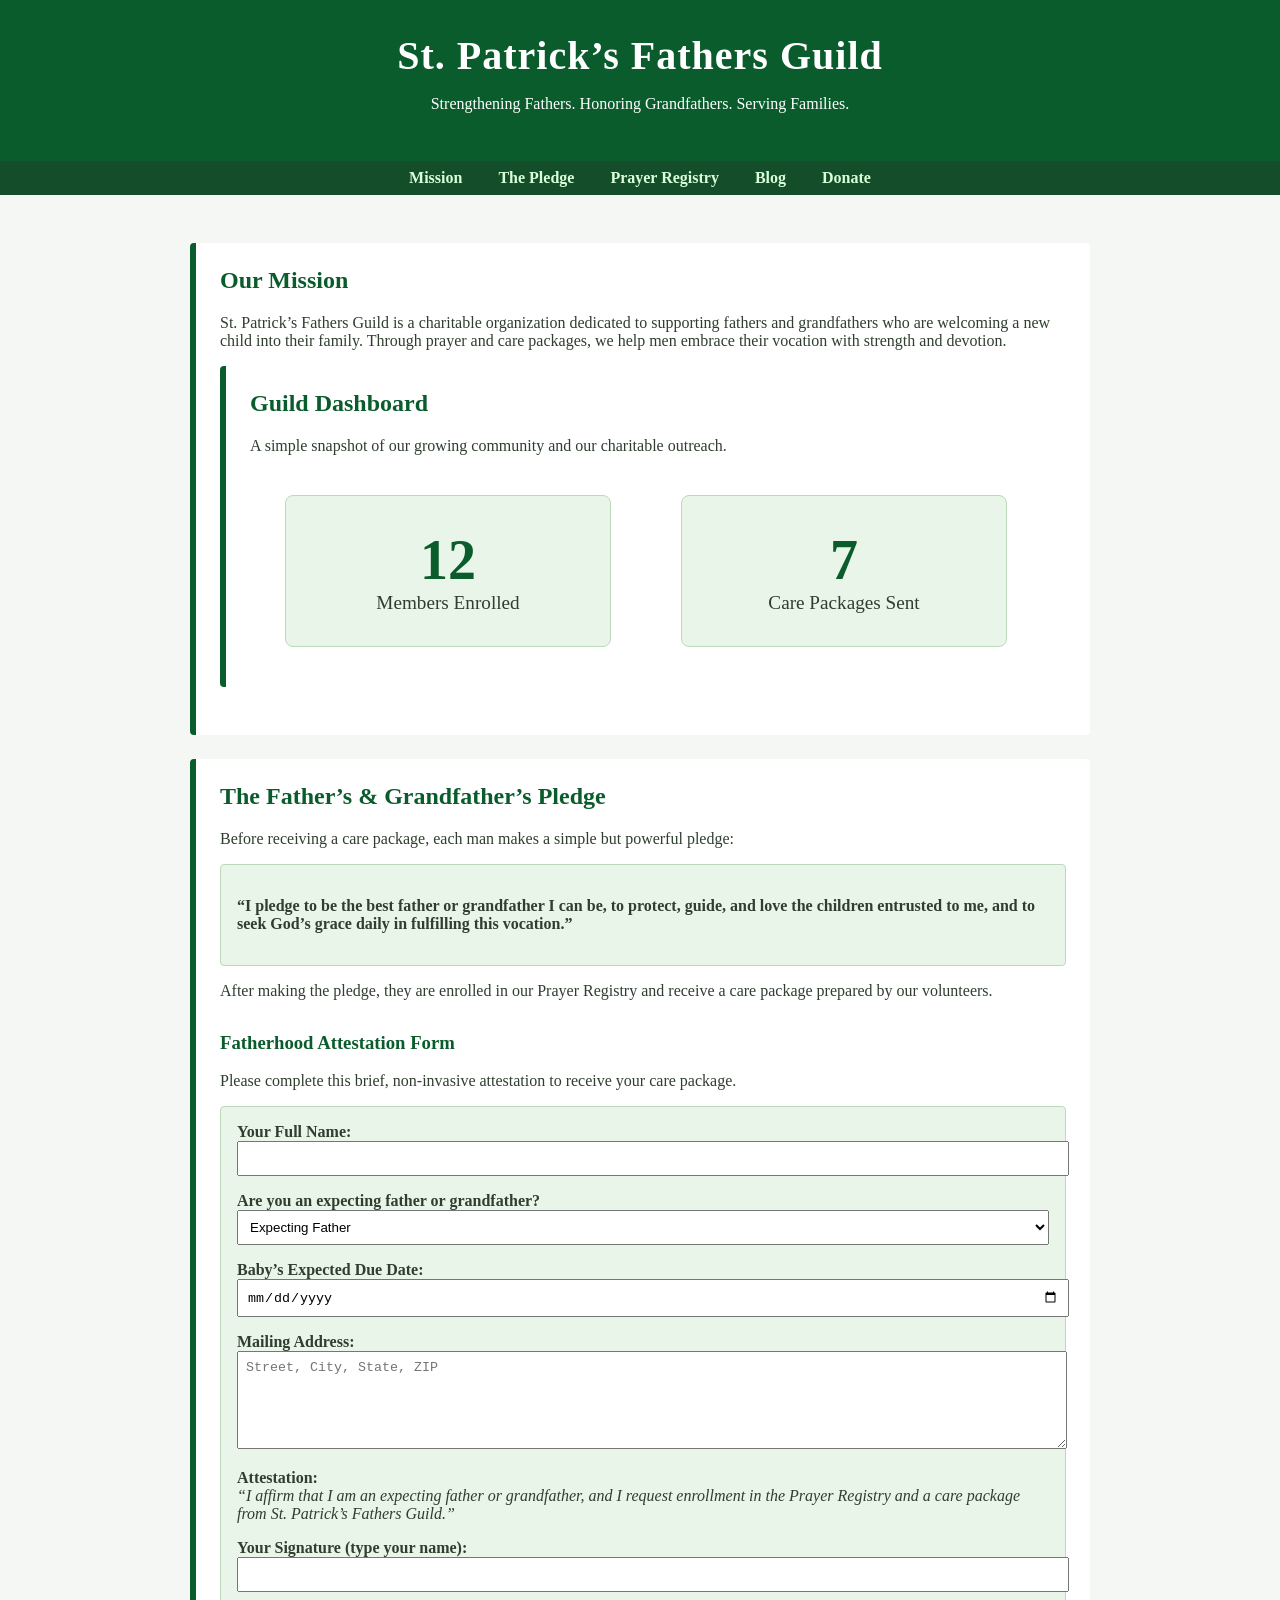
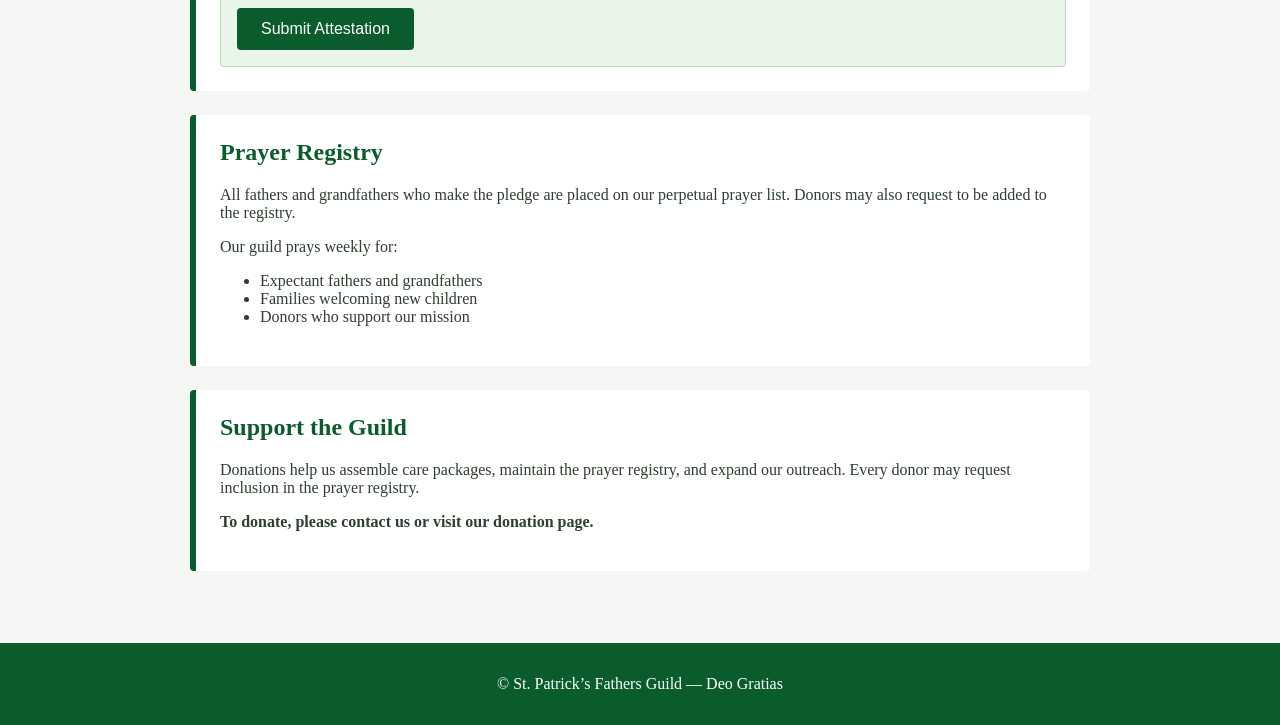
==== index.html @ 18e63fa1 "_" ====
<!DOCTYPE html>
<html lang="en">
<head>
<meta charset="UTF-8">
<title>St. Patrick’s Fathers Guild</title>
<style>
    body {
        font-family: "Georgia", serif;
        background: #f4f7f4;
        margin: 0;
        color: #2f3e2f;
    }
    header {
        background: #0b5c2c;
        color: white;
        padding: 2rem;
        text-align: center;
    }
    header h1 {
        margin: 0;
        font-size: 2.5rem;
        letter-spacing: 1px;
    }
    nav {
        background: #144d2a;
        padding: 0.5rem;
        text-align: center;
    }
    nav a {
        color: #d8ffd8;
        margin: 0 1rem;
        text-decoration: none;
        font-weight: bold;
    }
    .container {
        max-width: 900px;
        margin: 2rem auto;
        padding: 1rem;
    }
    .section {
        background: white;
        padding: 1.5rem;
        margin-bottom: 1.5rem;
        border-left: 6px solid #0b5c2c;
        border-radius: 4px;
    }
    h2 {
        margin-top: 0;
        color: #0b5c2c;
    }
    .pledge-box {
        background: #e8f5e8;
        padding: 1rem;
        border: 1px solid #bcd9bc;
        border-radius: 4px;
        margin-top: 1rem;
    }
    footer {
        background: #0b5c2c;
        color: white;
        text-align: center;
        padding: 1rem;
        margin-top: 2rem;
    }
</style>
</head>

<body>

<header>
    <h1>St. Patrick’s Fathers Guild</h1>
    <p>Strengthening Fathers. Honoring Grandfathers. Serving Families.</p>
</header>

<nav>
    <a href="#mission">Mission</a>
    <a href="#pledge">The Pledge</a>
    <a href="#registry">Prayer Registry</a>
    <a href="blog.html">Blog</a>
    <a href="#donate">Donate</a>
</nav>

<div class="container">

    <div id="mission" class="section">
        <h2>Our Mission</h2>
        <p>
            St. Patrick’s Fathers Guild is a charitable organization dedicated to supporting 
            fathers and grandfathers who are welcoming a new child into their family. 
            Through prayer and care packages, we help men embrace their 
            vocation with strength and devotion.
        </p>
        <div id="dashboard" class="section">
    <h2>Guild Dashboard</h2>
    <p>A simple snapshot of our growing community and our charitable outreach.</p>

    <div style="display:flex; justify-content:space-around; flex-wrap:wrap; margin-top:1.5rem;">

        <div style="
            background:#e8f5e8;
            padding:2rem;
            border:1px solid #bcd9bc;
            border-radius:8px;
            width:260px;
            text-align:center;
            margin:1rem;
        ">
            <div style="font-size:3.5rem; font-weight:bold; color:#0b5c2c;" id="memberCount">
                12
            </div>
            <div style="font-size:1.2rem; color:#2f3e2f;">
                Members Enrolled
            </div>
        </div>

        <div style="
            background:#e8f5e8;
            padding:2rem;
            border:1px solid #bcd9bc;
            border-radius:8px;
            width:260px;
            text-align:center;
            margin:1rem;
        ">
            <div style="font-size:3.5rem; font-weight:bold; color:#0b5c2c;" id="packageCount">
                7
            </div>
            <div style="font-size:1.2rem; color:#2f3e2f;">
                Care Packages Sent
            </div>
        </div>

    </div>
</div>

    </div>

    <div id="pledge" class="section">
        <h2>The Father’s & Grandfather’s Pledge</h2>
        <p>
            Before receiving a care package, each man makes a simple but powerful pledge:
        </p>
        <div class="pledge-box">
            <p><strong>“I pledge to be the best father or grandfather I can be, 
            to protect, guide, and love the children entrusted to me,  
            and to seek God’s grace daily in fulfilling this vocation.”</strong></p>
        </div>
        <p>
            After making the pledge, they are enrolled in our Prayer Registry and receive 
            a care package prepared by our volunteers.
        </p>

        <!-- Attestation Form Begins -->
        <h3 style="color:#0b5c2c; margin-top:2rem;">Fatherhood Attestation Form</h3>
        <p>Please complete this brief, non-invasive attestation to receive your care package.</p>

        <form id="attestationForm" action="#" method="POST" 
              style="background:#e8f5e8; padding:1rem; border:1px solid #bcd9bc; border-radius:4px;">

            <label><strong>Your Full Name:</strong></label><br>
            <input type="text" name="father_name" required 
                   style="width:100%; padding:0.5rem; margin-bottom:1rem;"><br>

            <label><strong>Are you an expecting father or grandfather?</strong></label><br>
            <select name="role" required 
                    style="width:100%; padding:0.5rem; margin-bottom:1rem;">
                <option value="father">Expecting Father</option>
                <option value="grandfather">Expecting Grandfather</option>
            </select><br>

            <label><strong>Baby’s Expected Due Date:</strong></label><br>
            <input type="date" name="due_date" required 
                   style="width:100%; padding:0.5rem; margin-bottom:1rem;"><br>

            <label><strong>Mailing Address:</strong></label><br>
            <textarea name="address" required
              style="width:100%; padding:0.5rem; margin-bottom:1rem; height:80px;"
              placeholder="Street, City, State, ZIP"></textarea><br>

            <label><strong>Attestation:</strong></label>
            <p style="font-style:italic; margin-top:0;">
                “I affirm that I am an expecting father or grandfather, and I request enrollment 
                in the Prayer Registry and a care package from St. Patrick’s Fathers Guild.”
            </p>

            <label><strong>Your Signature (type your name):</strong></label><br>
            <input type="text" name="signature" required 
                   style="width:100%; padding:0.5rem; margin-bottom:1rem;"><br>

            <button type="submit" 
                    style="background:#0b5c2c; color:white; padding:0.75rem 1.5rem; border:none; border-radius:4px; font-size:1rem; cursor:pointer;">
                Submit Attestation
            </button>
        </form>
        <!-- Attestation Form Ends -->

    </div>

    <div id="registry" class="section">
        <h2>Prayer Registry</h2>
        <p>
            All fathers and grandfathers who make the pledge are placed on our perpetual 
            prayer list. Donors may also request to be added to the registry.
        </p>
        <p>
            Our guild prays weekly for:
        </p>
        <ul>
            <li>Expectant fathers and grandfathers</li>
            <li>Families welcoming new children</li>
            <li>Donors who support our mission</li>
        </ul>
    </div>

    <div id="donate" class="section">
        <h2>Support the Guild</h2>
        <p>
            Donations help us assemble care packages, maintain the prayer registry, and 
            expand our outreach. Every donor may request inclusion in the prayer registry.
        </p>
        <p><strong>To donate, please contact us or visit our donation page.</strong></p>
    </div>

</div>

<footer>
    <p>© St. Patrick’s Fathers Guild — Deo Gratias</p>
</footer>

<!-- EMAIL SUBMISSION SCRIPT -->
<script>
document.addEventListener("DOMContentLoaded", function () {

    const form = document.querySelector("#attestationForm");

    form.addEventListener("submit", function (e) {
        e.preventDefault();

        const data = {
            father_name: form.father_name.value,
            role: form.role.value,
            due_date: form.due_date.value,
            address: form.address.value,
            signature: form.signature.value
        };
        
        const body = `
Dear St. Patrick’s Fathers Guild,

I affirm that I am an expecting ${data.role} and request enrollment in the Prayer Registry and a care package.

Name: ${data.father_name}
Role: ${data.role}
Baby’s Due Date: ${data.due_date}

Mailing Address:
${data.address}

Pledge:
"I pledge to be the best father or grandfather I can be, to protect, guide, and love the children entrusted to me, and to seek God’s grace daily in fulfilling this vocation."

Signature: ${data.signature}

Deo gratias.
        `;

        const mailtoLink = `mailto:stpatsfathersguild@gmail.com?subject=Fatherhood Attestation – Care Package Request&body=${encodeURIComponent(body)}`;

        window.location.href = mailtoLink;
    });

});
</script>

</body>
</html>
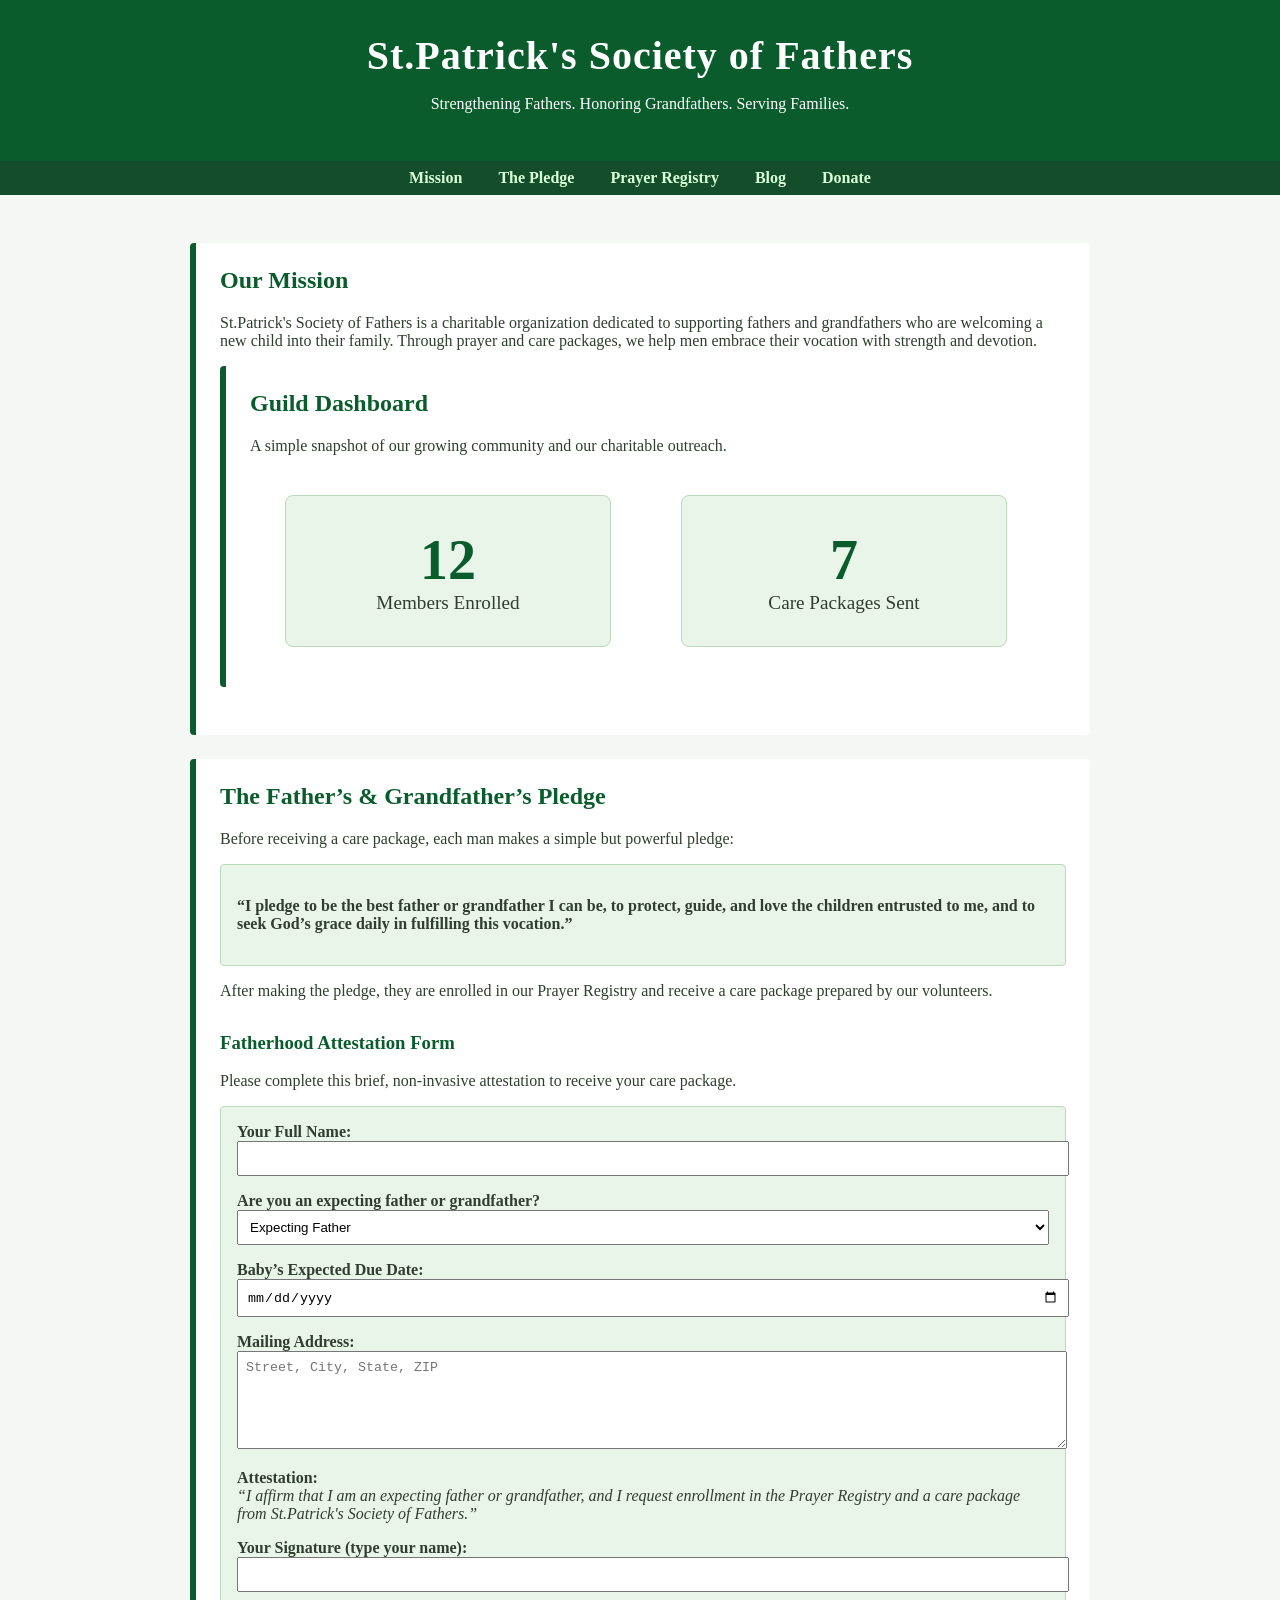
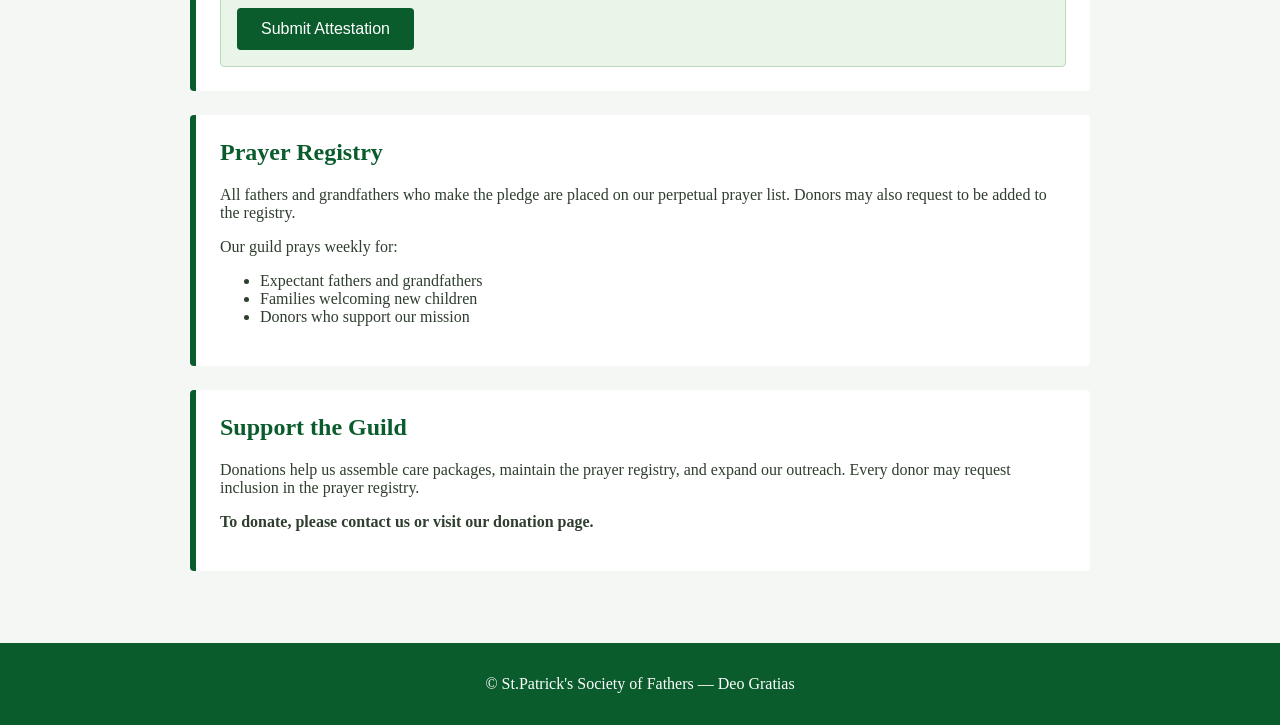
==== commit 5b0e5b06: "name" ====
--- a/index.html
+++ b/index.html
@@ -2,7 +2,7 @@
 <html lang="en">
 <head>
 <meta charset="UTF-8">
-<title>St. Patrick’s Fathers Guild</title>
+<title>St.Patrick's Society of Fathers</title>
 <style>
     body {
         font-family: "Georgia", serif;
@@ -68,7 +68,7 @@
 <body>
 
 <header>
-    <h1>St. Patrick’s Fathers Guild</h1>
+    <h1>St.Patrick's Society of Fathers</h1>
     <p>Strengthening Fathers. Honoring Grandfathers. Serving Families.</p>
 </header>
 
@@ -85,7 +85,7 @@
     <div id="mission" class="section">
         <h2>Our Mission</h2>
         <p>
-            St. Patrick’s Fathers Guild is a charitable organization dedicated to supporting 
+            St.Patrick's Society of Fathers is a charitable organization dedicated to supporting 
             fathers and grandfathers who are welcoming a new child into their family. 
             Through prayer and care packages, we help men embrace their 
             vocation with strength and devotion.
@@ -180,7 +180,7 @@
             <label><strong>Attestation:</strong></label>
             <p style="font-style:italic; margin-top:0;">
                 “I affirm that I am an expecting father or grandfather, and I request enrollment 
-                in the Prayer Registry and a care package from St. Patrick’s Fathers Guild.”
+                in the Prayer Registry and a care package from St.Patrick's Society of Fathers.”
             </p>
 
             <label><strong>Your Signature (type your name):</strong></label><br>
@@ -224,7 +224,7 @@
 </div>
 
 <footer>
-    <p>© St. Patrick’s Fathers Guild — Deo Gratias</p>
+    <p>© St.Patrick's Society of Fathers — Deo Gratias</p>
 </footer>
 
 <!-- EMAIL SUBMISSION SCRIPT -->
@@ -245,7 +245,7 @@
         };
         
         const body = `
-Dear St. Patrick’s Fathers Guild,
+Dear St.Patrick's Society of Fathers,
 
 I affirm that I am an expecting ${data.role} and request enrollment in the Prayer Registry and a care package.
 
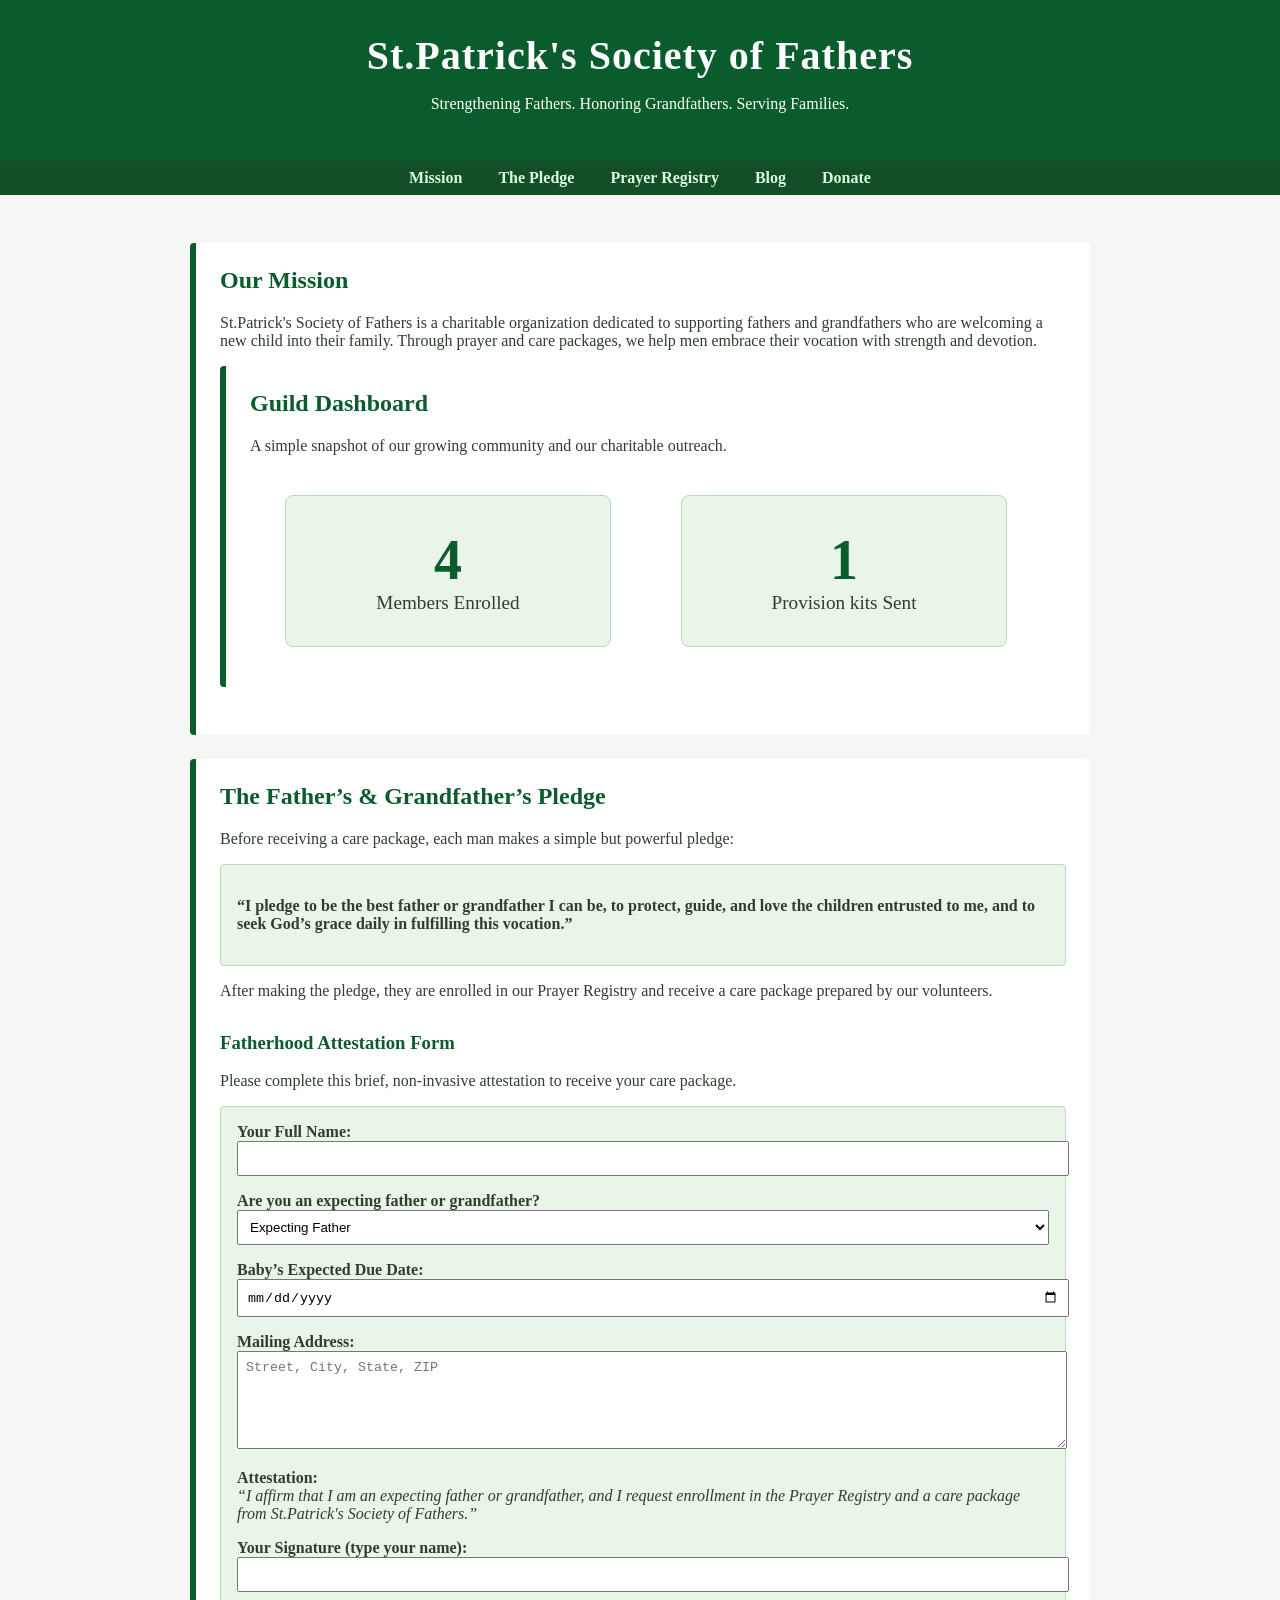
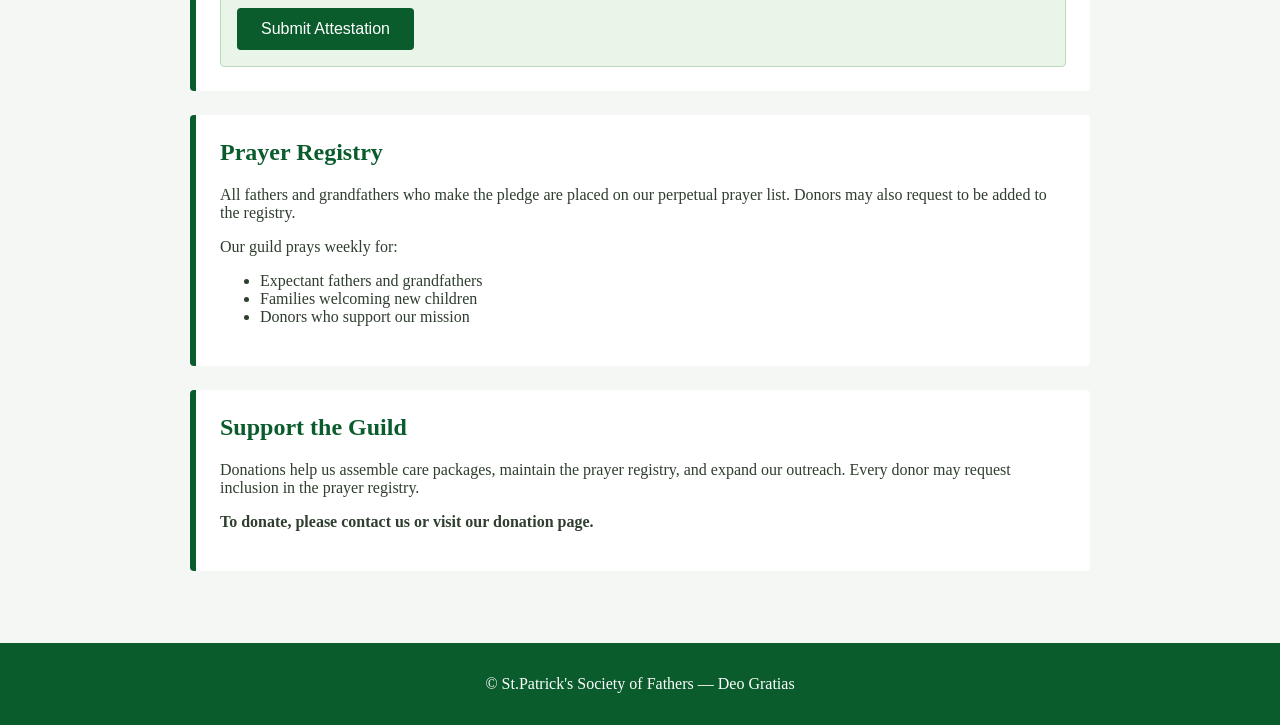
==== commit 78ea6647: "provision" ====
--- a/index.html
+++ b/index.html
@@ -106,7 +106,7 @@
             margin:1rem;
         ">
             <div style="font-size:3.5rem; font-weight:bold; color:#0b5c2c;" id="memberCount">
-                12
+                4
             </div>
             <div style="font-size:1.2rem; color:#2f3e2f;">
                 Members Enrolled
@@ -123,10 +123,10 @@
             margin:1rem;
         ">
             <div style="font-size:3.5rem; font-weight:bold; color:#0b5c2c;" id="packageCount">
-                7
+                1
             </div>
             <div style="font-size:1.2rem; color:#2f3e2f;">
-                Care Packages Sent
+                Provision kits Sent
             </div>
         </div>
 
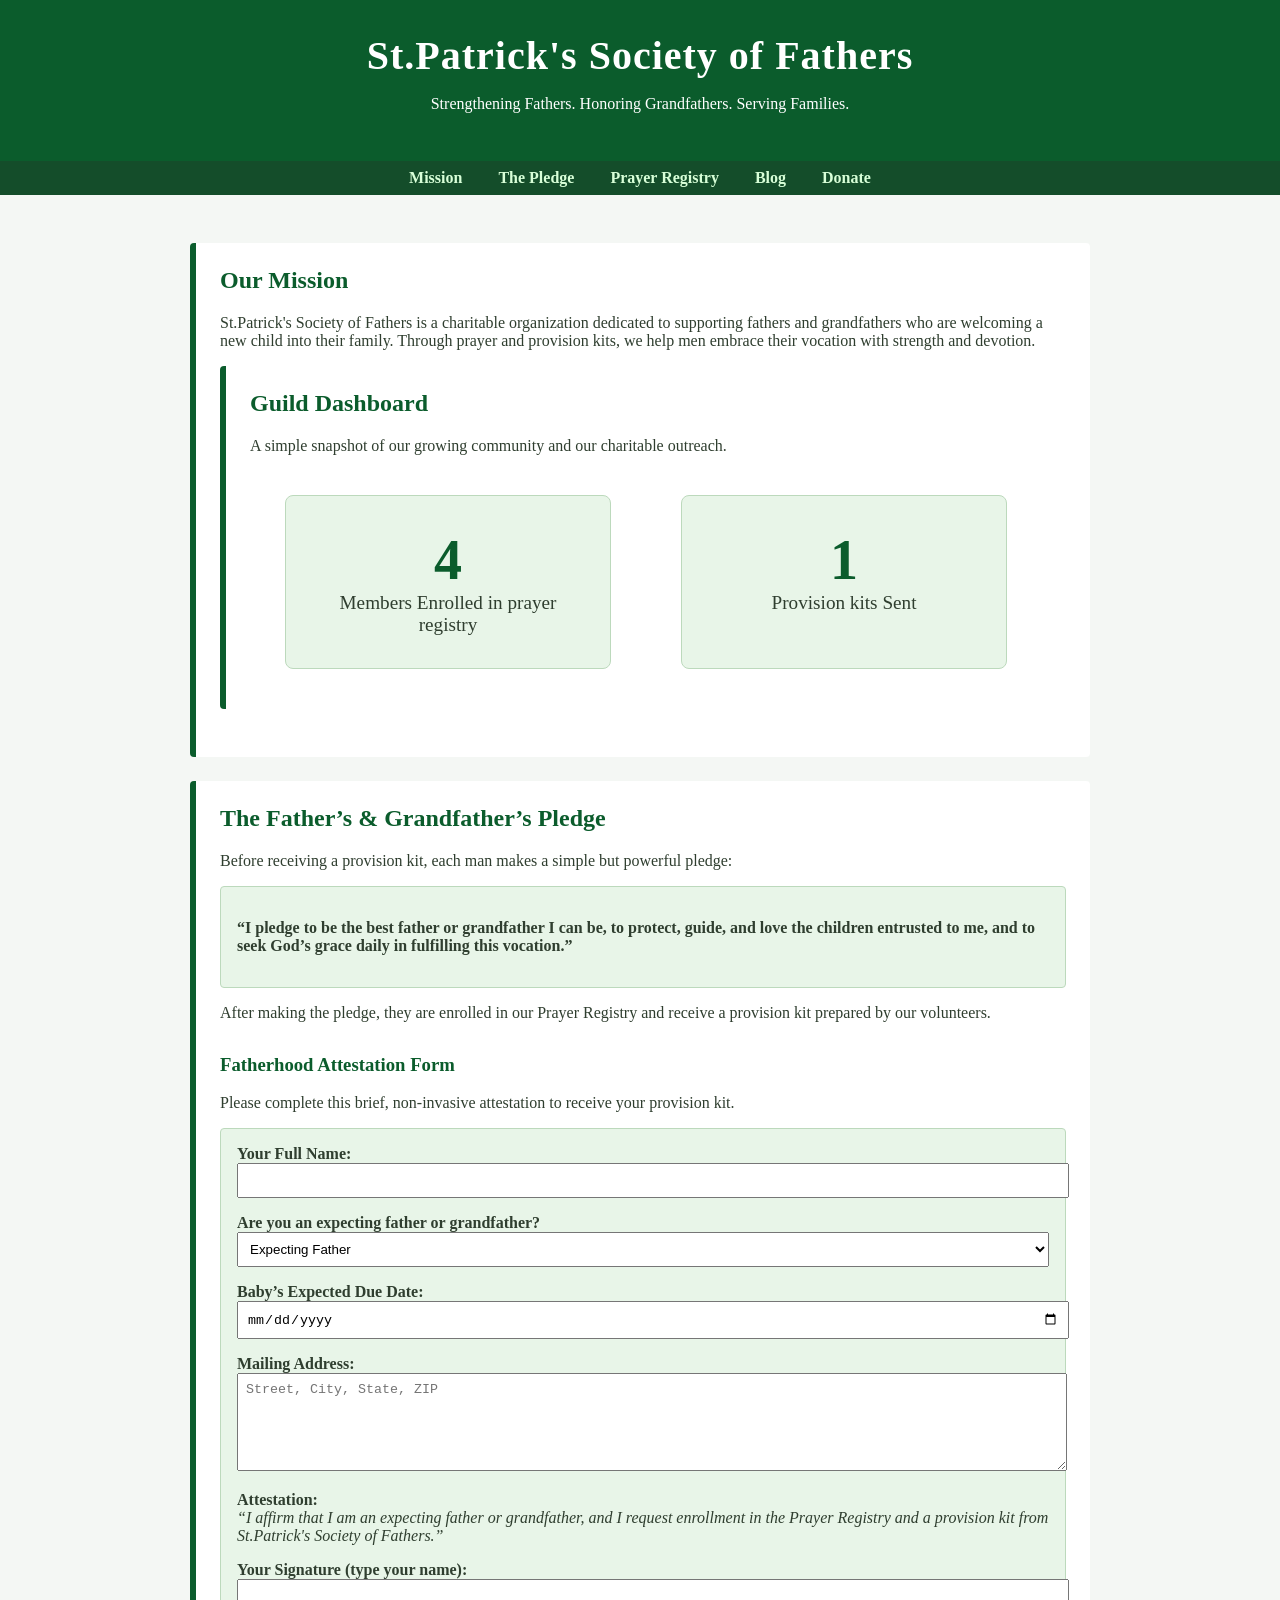
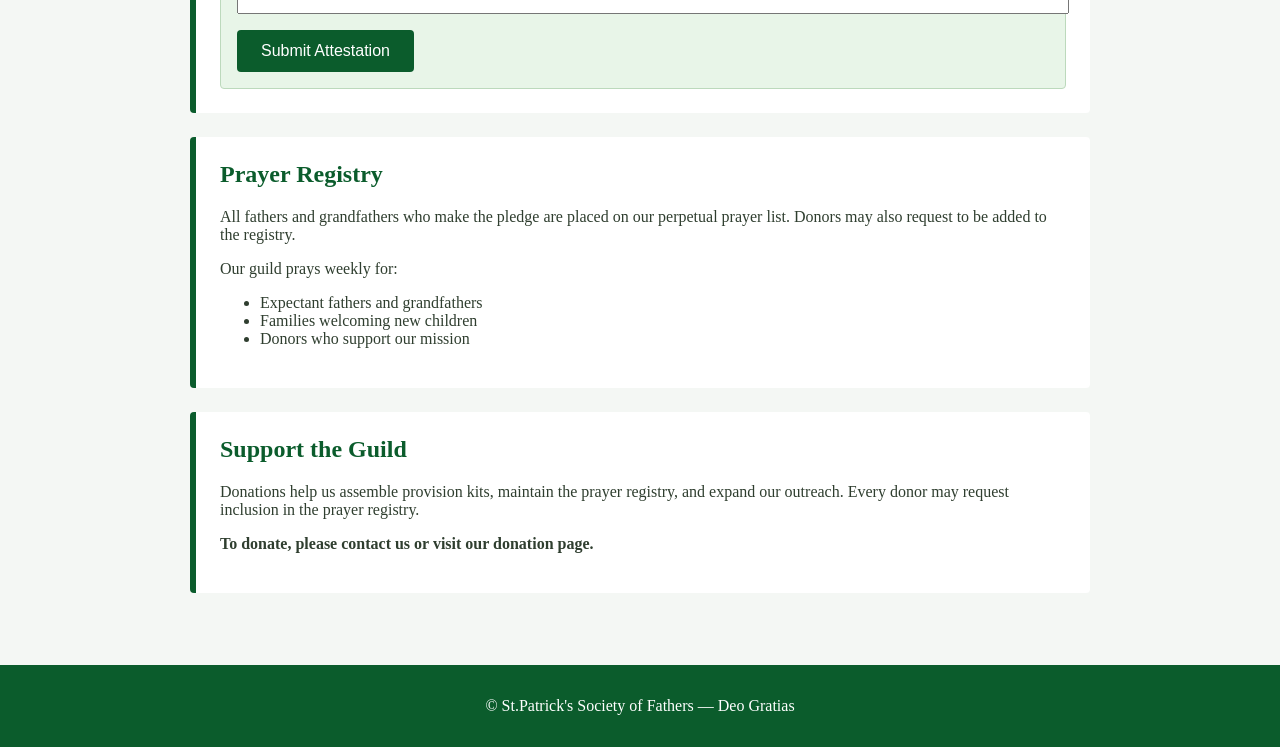
==== commit 622d1fe2: "kits not care" ====
--- a/index.html
+++ b/index.html
@@ -87,7 +87,7 @@
         <p>
             St.Patrick's Society of Fathers is a charitable organization dedicated to supporting 
             fathers and grandfathers who are welcoming a new child into their family. 
-            Through prayer and care packages, we help men embrace their 
+            Through prayer and provision kits, we help men embrace their 
             vocation with strength and devotion.
         </p>
         <div id="dashboard" class="section">
@@ -109,7 +109,7 @@
                 4
             </div>
             <div style="font-size:1.2rem; color:#2f3e2f;">
-                Members Enrolled
+                Members Enrolled in prayer registry
             </div>
         </div>
 
@@ -138,7 +138,7 @@
     <div id="pledge" class="section">
         <h2>The Father’s & Grandfather’s Pledge</h2>
         <p>
-            Before receiving a care package, each man makes a simple but powerful pledge:
+            Before receiving a provision kit, each man makes a simple but powerful pledge:
         </p>
         <div class="pledge-box">
             <p><strong>“I pledge to be the best father or grandfather I can be, 
@@ -147,12 +147,12 @@
         </div>
         <p>
             After making the pledge, they are enrolled in our Prayer Registry and receive 
-            a care package prepared by our volunteers.
+            a provision kit prepared by our volunteers.
         </p>
 
         <!-- Attestation Form Begins -->
         <h3 style="color:#0b5c2c; margin-top:2rem;">Fatherhood Attestation Form</h3>
-        <p>Please complete this brief, non-invasive attestation to receive your care package.</p>
+        <p>Please complete this brief, non-invasive attestation to receive your provision kit.</p>
 
         <form id="attestationForm" action="#" method="POST" 
               style="background:#e8f5e8; padding:1rem; border:1px solid #bcd9bc; border-radius:4px;">
@@ -180,7 +180,7 @@
             <label><strong>Attestation:</strong></label>
             <p style="font-style:italic; margin-top:0;">
                 “I affirm that I am an expecting father or grandfather, and I request enrollment 
-                in the Prayer Registry and a care package from St.Patrick's Society of Fathers.”
+                in the Prayer Registry and a provision kit from St.Patrick's Society of Fathers.”
             </p>
 
             <label><strong>Your Signature (type your name):</strong></label><br>
@@ -215,7 +215,7 @@
     <div id="donate" class="section">
         <h2>Support the Guild</h2>
         <p>
-            Donations help us assemble care packages, maintain the prayer registry, and 
+            Donations help us assemble provision kits, maintain the prayer registry, and 
             expand our outreach. Every donor may request inclusion in the prayer registry.
         </p>
         <p><strong>To donate, please contact us or visit our donation page.</strong></p>
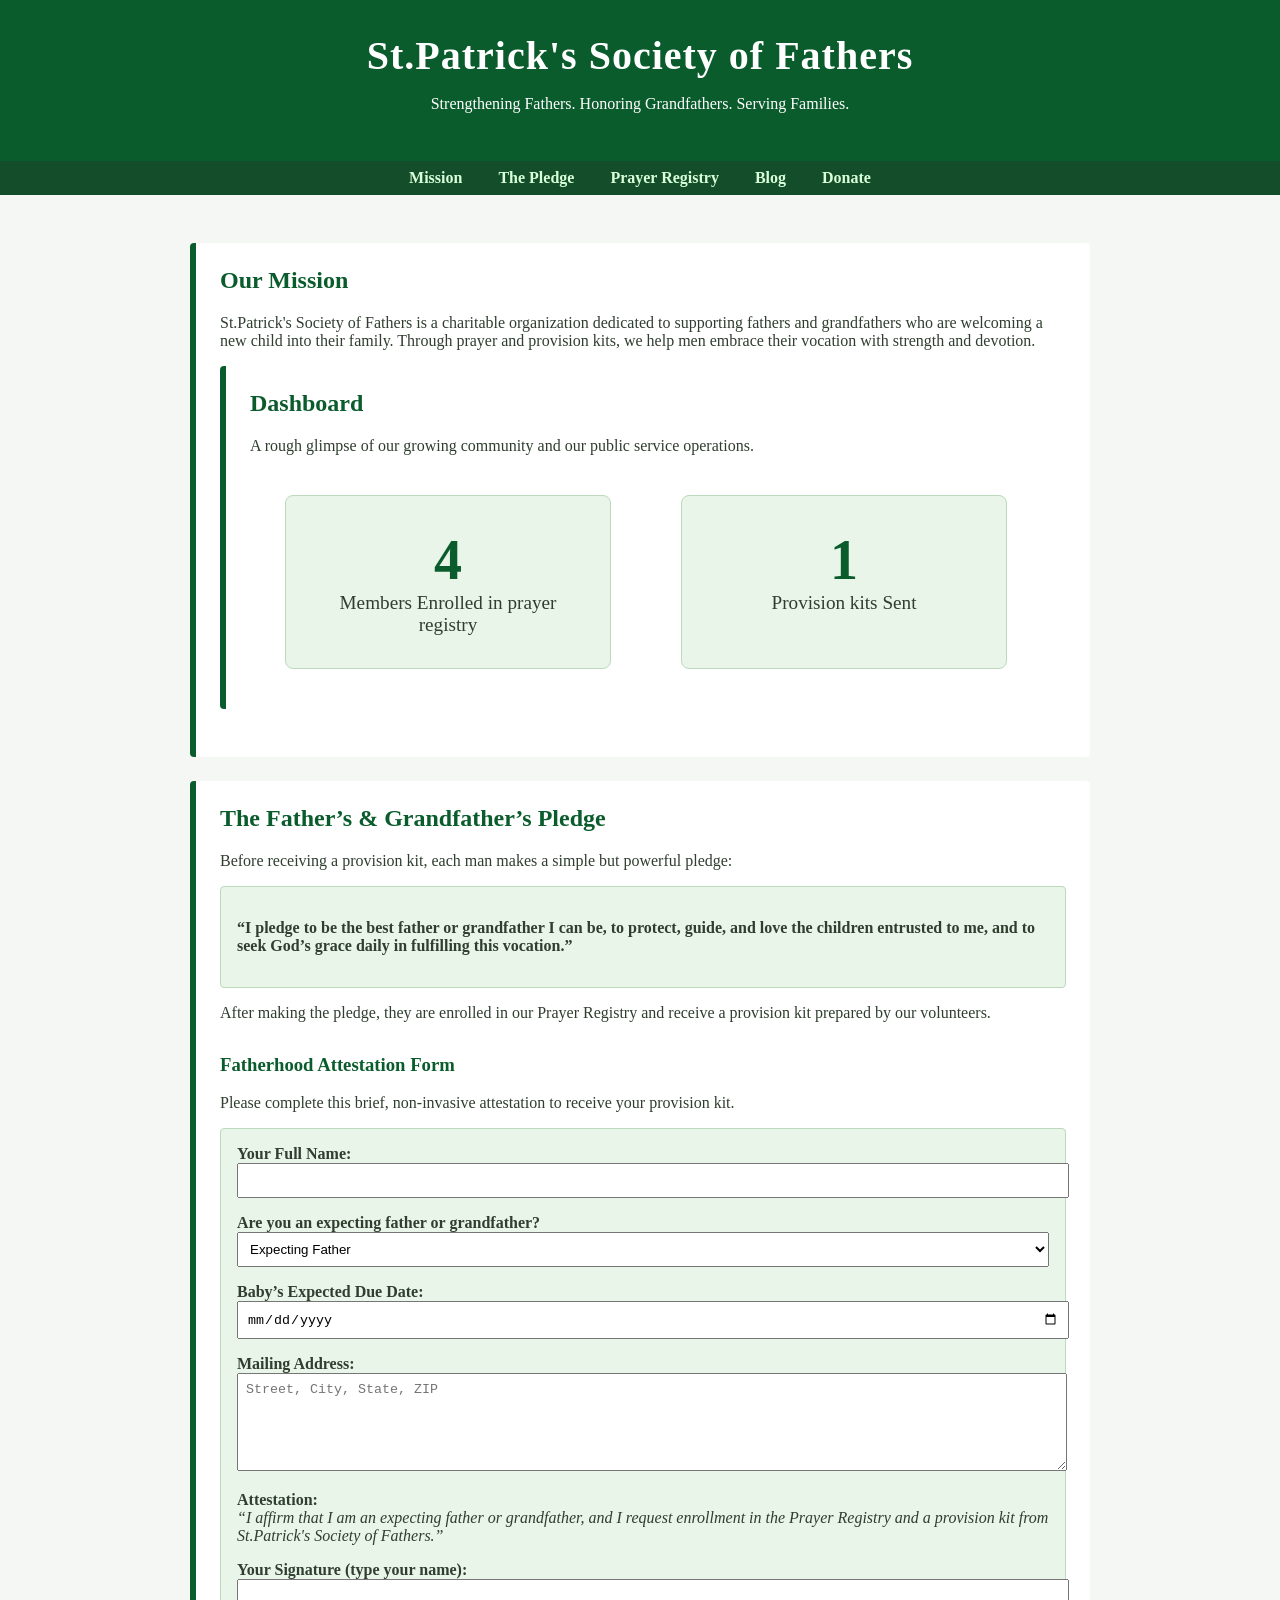
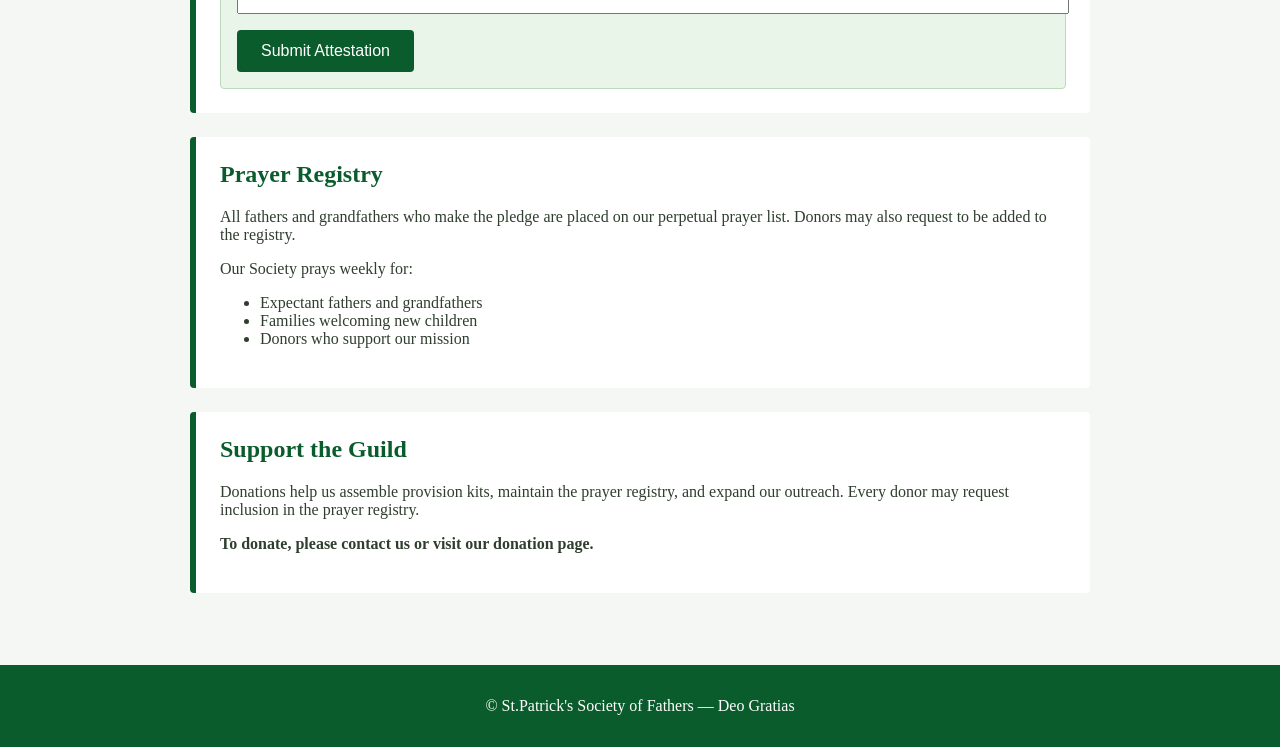
==== commit 864af187: "revisit" ====
--- a/index.html
+++ b/index.html
@@ -91,8 +91,8 @@
             vocation with strength and devotion.
         </p>
         <div id="dashboard" class="section">
-    <h2>Guild Dashboard</h2>
-    <p>A simple snapshot of our growing community and our charitable outreach.</p>
+    <h2>Dashboard</h2>
+    <p>A rough glimpse of our growing community and our public service operations.</p>
 
     <div style="display:flex; justify-content:space-around; flex-wrap:wrap; margin-top:1.5rem;">
 
@@ -203,7 +203,7 @@
             prayer list. Donors may also request to be added to the registry.
         </p>
         <p>
-            Our guild prays weekly for:
+            Our Society prays weekly for:
         </p>
         <ul>
             <li>Expectant fathers and grandfathers</li>
@@ -264,7 +264,7 @@
 Deo gratias.
         `;
 
-        const mailtoLink = `mailto:stpatsfathersguild@gmail.com?subject=Fatherhood Attestation – Care Package Request&body=${encodeURIComponent(body)}`;
+        const mailtoLink = `mailto:stpatsfathersguild@gmail.com?subject=Fatherhood Attestation – Provision kit Request&body=${encodeURIComponent(body)}`;
 
         window.location.href = mailtoLink;
     });
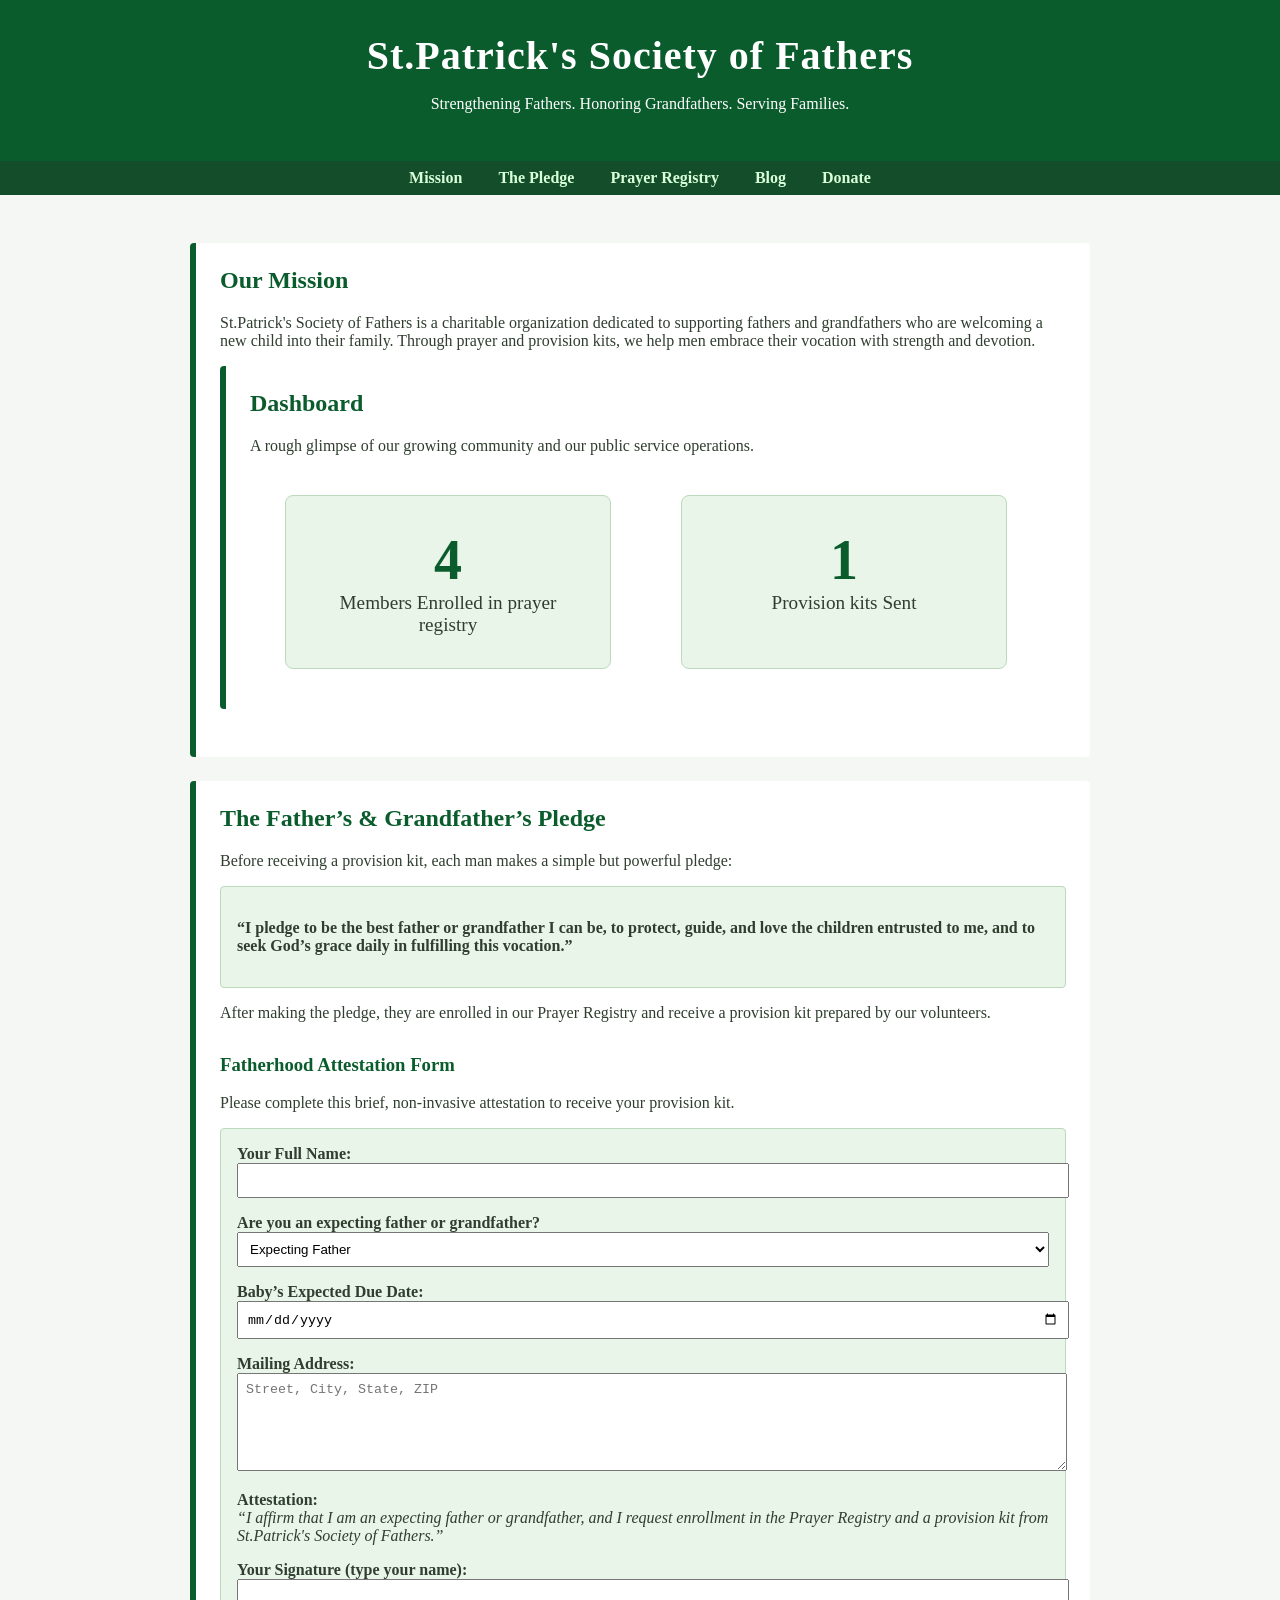
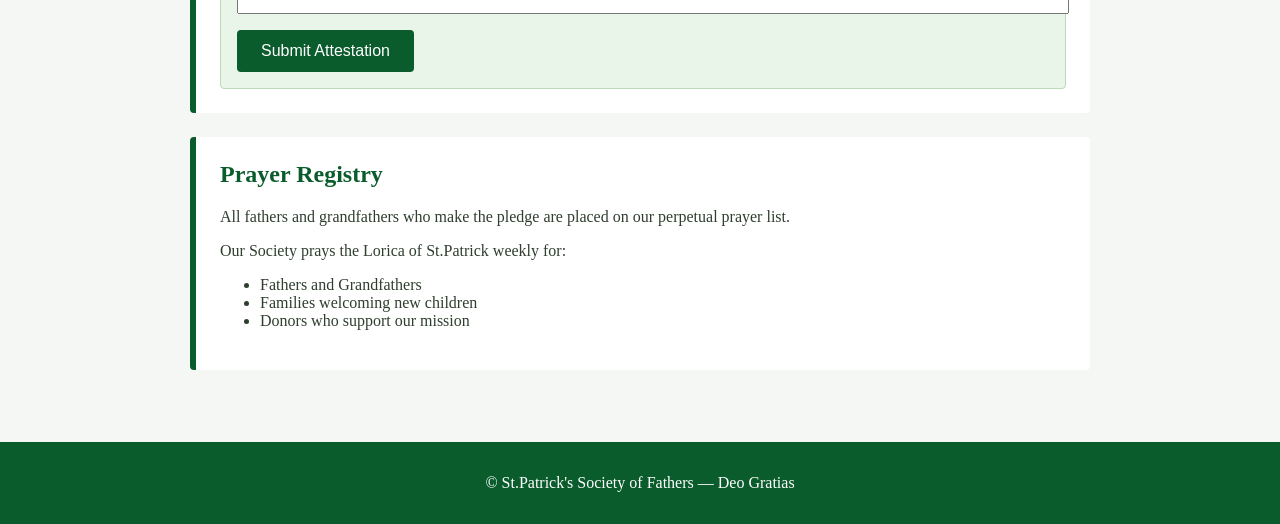
==== commit be9acc26: "remove donors" ====
--- a/index.html
+++ b/index.html
@@ -200,25 +200,16 @@
         <h2>Prayer Registry</h2>
         <p>
             All fathers and grandfathers who make the pledge are placed on our perpetual 
-            prayer list. Donors may also request to be added to the registry.
-        </p>
-        <p>
-            Our Society prays weekly for:
+            prayer list.
+        </p>
+        <p>
+            Our Society prays the Lorica of St.Patrick weekly for:
         </p>
         <ul>
-            <li>Expectant fathers and grandfathers</li>
+            <li>Fathers and Grandfathers</li>
             <li>Families welcoming new children</li>
             <li>Donors who support our mission</li>
         </ul>
-    </div>
-
-    <div id="donate" class="section">
-        <h2>Support the Guild</h2>
-        <p>
-            Donations help us assemble provision kits, maintain the prayer registry, and 
-            expand our outreach. Every donor may request inclusion in the prayer registry.
-        </p>
-        <p><strong>To donate, please contact us or visit our donation page.</strong></p>
     </div>
 
 </div>
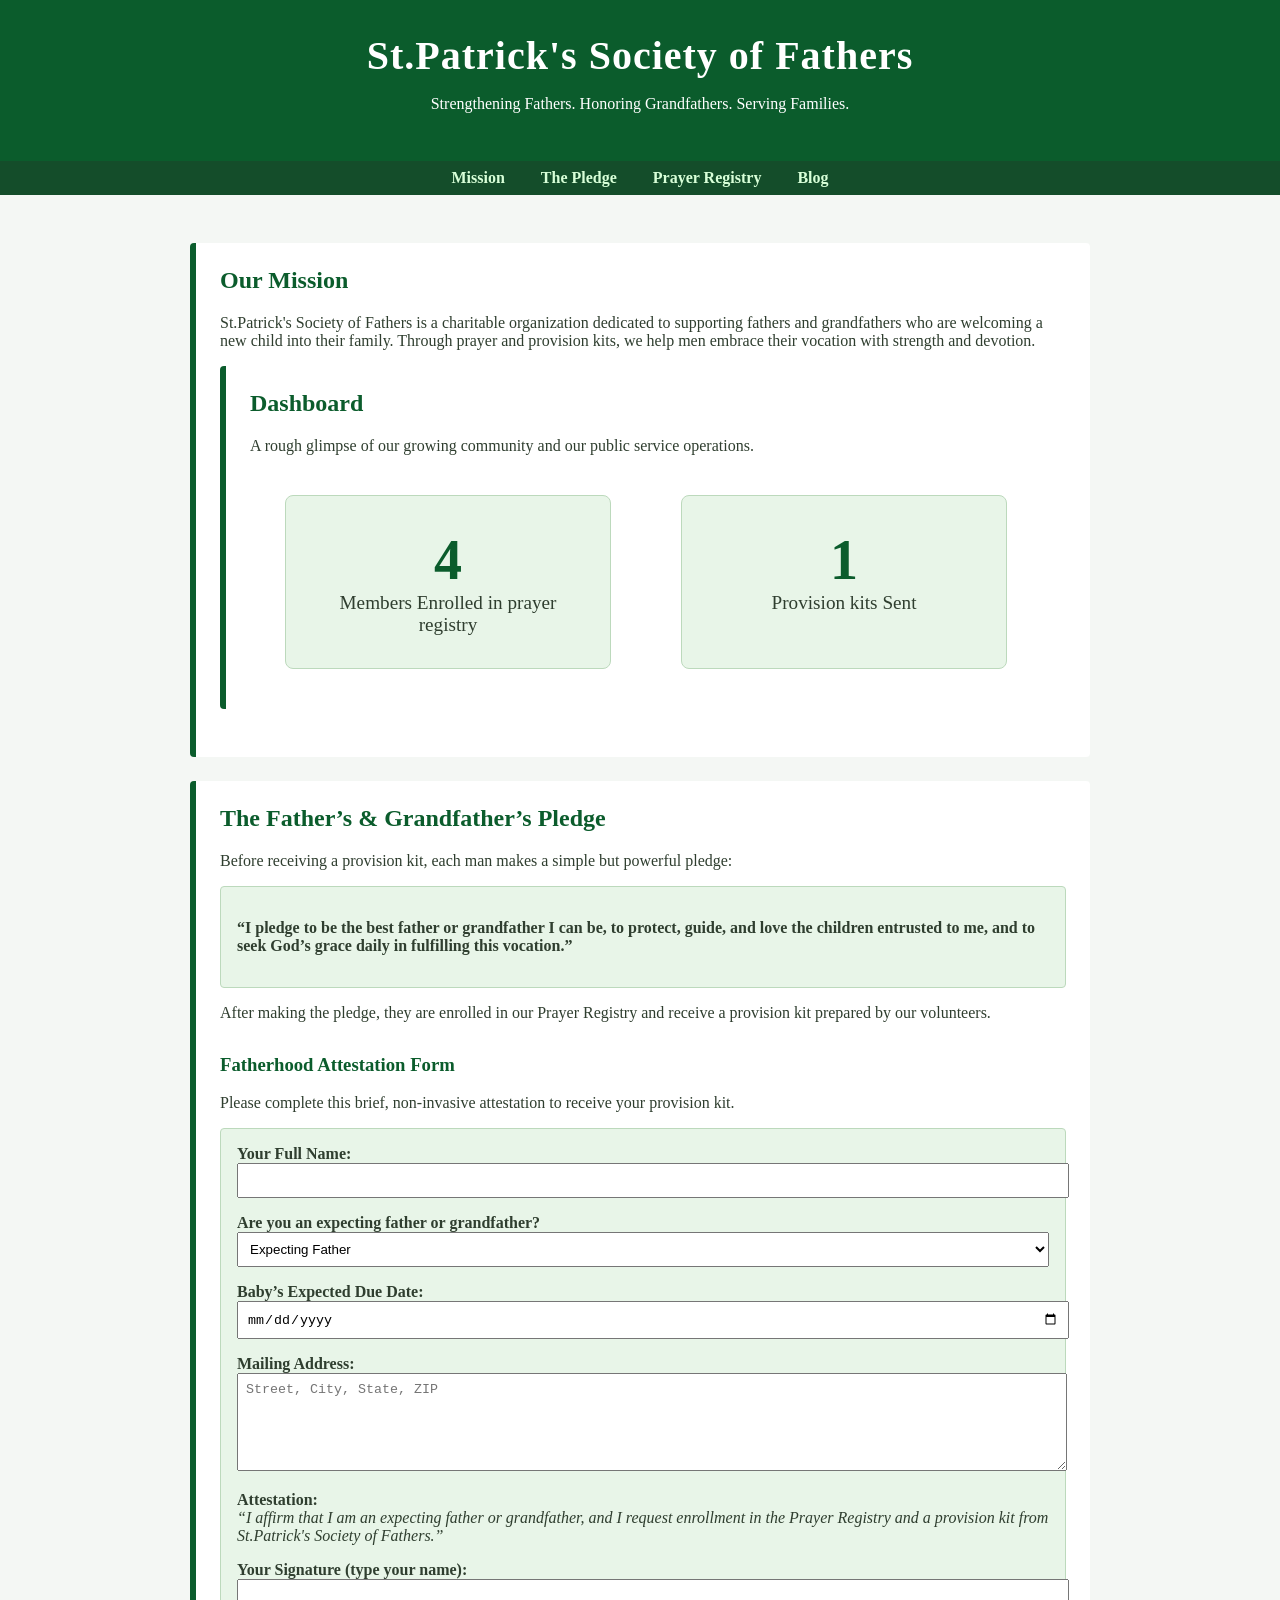
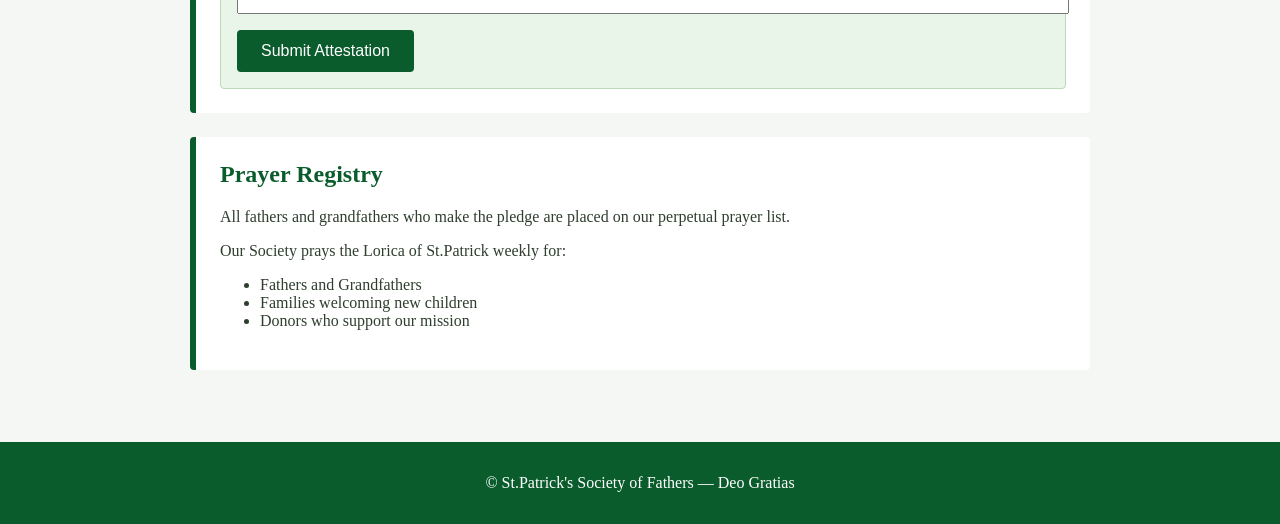
==== commit 601dcc16: "remove donation" ====
--- a/index.html
+++ b/index.html
@@ -77,7 +77,6 @@
     <a href="#pledge">The Pledge</a>
     <a href="#registry">Prayer Registry</a>
     <a href="blog.html">Blog</a>
-    <a href="#donate">Donate</a>
 </nav>
 
 <div class="container">
@@ -255,7 +254,7 @@
 Deo gratias.
         `;
 
-        const mailtoLink = `mailto:stpatsfathersguild@gmail.com?subject=Fatherhood Attestation – Provision kit Request&body=${encodeURIComponent(body)}`;
+        const mailtoLink = `mailto:stpatsfs@gmail.com?subject=Fatherhood Attestation – Provision kit Request&body=${encodeURIComponent(body)}`;
 
         window.location.href = mailtoLink;
     });
